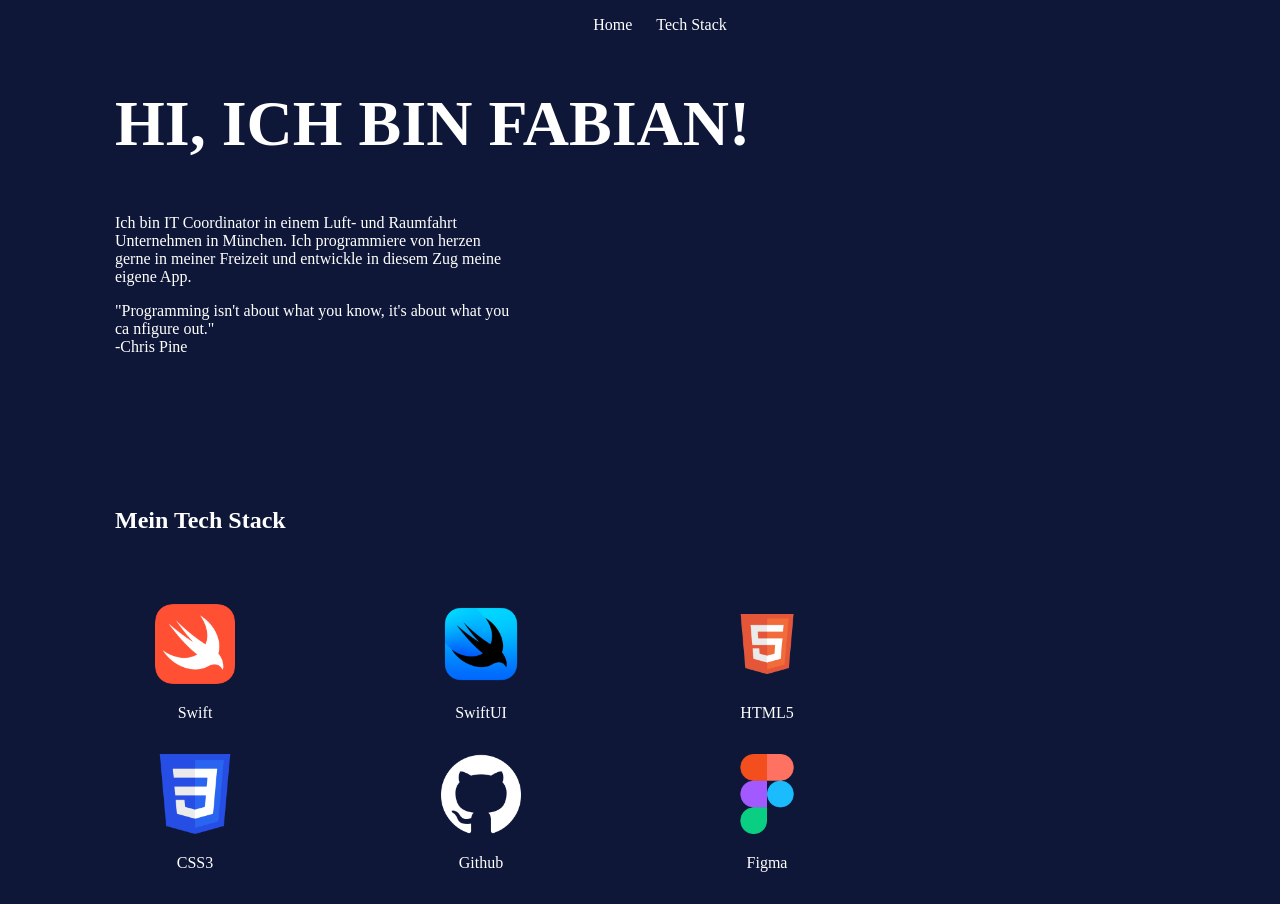
==== index.html @ de513c32 "initial commit" ====
<!DOCTYPE html>

<html lang="de">

<head>

    <meta charset="UTF-8">
    <meta name="viewport" content="width=device-width, initial-scale=1.0">

    <title>Fabian Meixner</title>
    <link rel="stylesheet" href="style.css">


</head>

<body>
    <div id="pageContainer">


        <nav class="navbar">
            <ul>
                <a href="#home">Home</a>
                <a href="#techstack">Tech Stack</a>
            </ul>
        </nav>

        <section class="home">

            <div>
                <h1>
                    HI, ICH BIN FABIAN!
                </h1>
                <div class="intro">
                    <p>Ich bin IT Coordinator in einem Luft- und Raumfahrt Unternehmen in München.
                        Ich programmiere von herzen gerne in meiner Freizeit und entwickle in diesem Zug meine eigene
                        App.
                    </p>
                    <p>"Programming isn't about what you know, it's about what you ca nfigure out."<br>-Chris Pine</p>
                </div>
            </div>

        </section>

        <section class="techstack">
            <h2>Mein Tech Stack</h2>
            <div>
                <ul>
                    <div>
                        <img src="src/img/Swift.png" alt="">
                        <p>Swift</p>
                    </div>

                    <div>
                        <img src="src/img/swiftui.png" alt="">
                        <p>SwiftUI</p>
                    </div>

                    <div>
                        <img src="src/img/html5.png" alt="">
                        <p>HTML5</p>
                    </div>

                    <div>
                        <img src="src/img/css3.png" alt="">
                        <p>CSS3</p>
                    </div>

                    <div>
                        <img src="src/img/github.png" alt="">
                        <p>Github</p>
                    </div>

                    <div>
                        <img src="src/img/figma.png" alt="">
                        <p>Figma</p>
                    </div>

                </ul>
            </div>
        </section>
    </div>
</body>

</html>
---- style.css ----
*{
    background-color: #0E1738;
    color: white;
    font-family: Georgia, 'Times New Roman', Times, serif;
}

body {
    display: block;
    margin: 0;
    max-width: 100%;
    padding: 0 115px;
    font-size: 16px;
}

/* NAVBAR */

.navbar {
    position: relative;
    justify-content: center;
}

.navbar ul {
    text-align: center;
}

.navbar ul a {
    display: inline-block;
    text-align: center;
    text-decoration: none;
    padding: 0 10px;
    
}

/* HOME SECTION */

.home {
    height: 400px;
}

.home h1 {
    font-size: 4rem;
}

.home .intro {
    width: 400px;

}


/* TECH STACK SECTION*/

.techstack {
    height: 200px;
}

.techstack h2 {
    padding-bottom: 50px;
}

.techstack div {
    display: block;
    
}

.techstack ul div {
    display: inline-block;
    width: 80px;
    height: 150px;
    padding-right: 20%;
    text-align: center;
}

.techstack ul div p {
    text-align: center;
}

.techstack ul div img {
    width: 80px;
    height: auto;
}
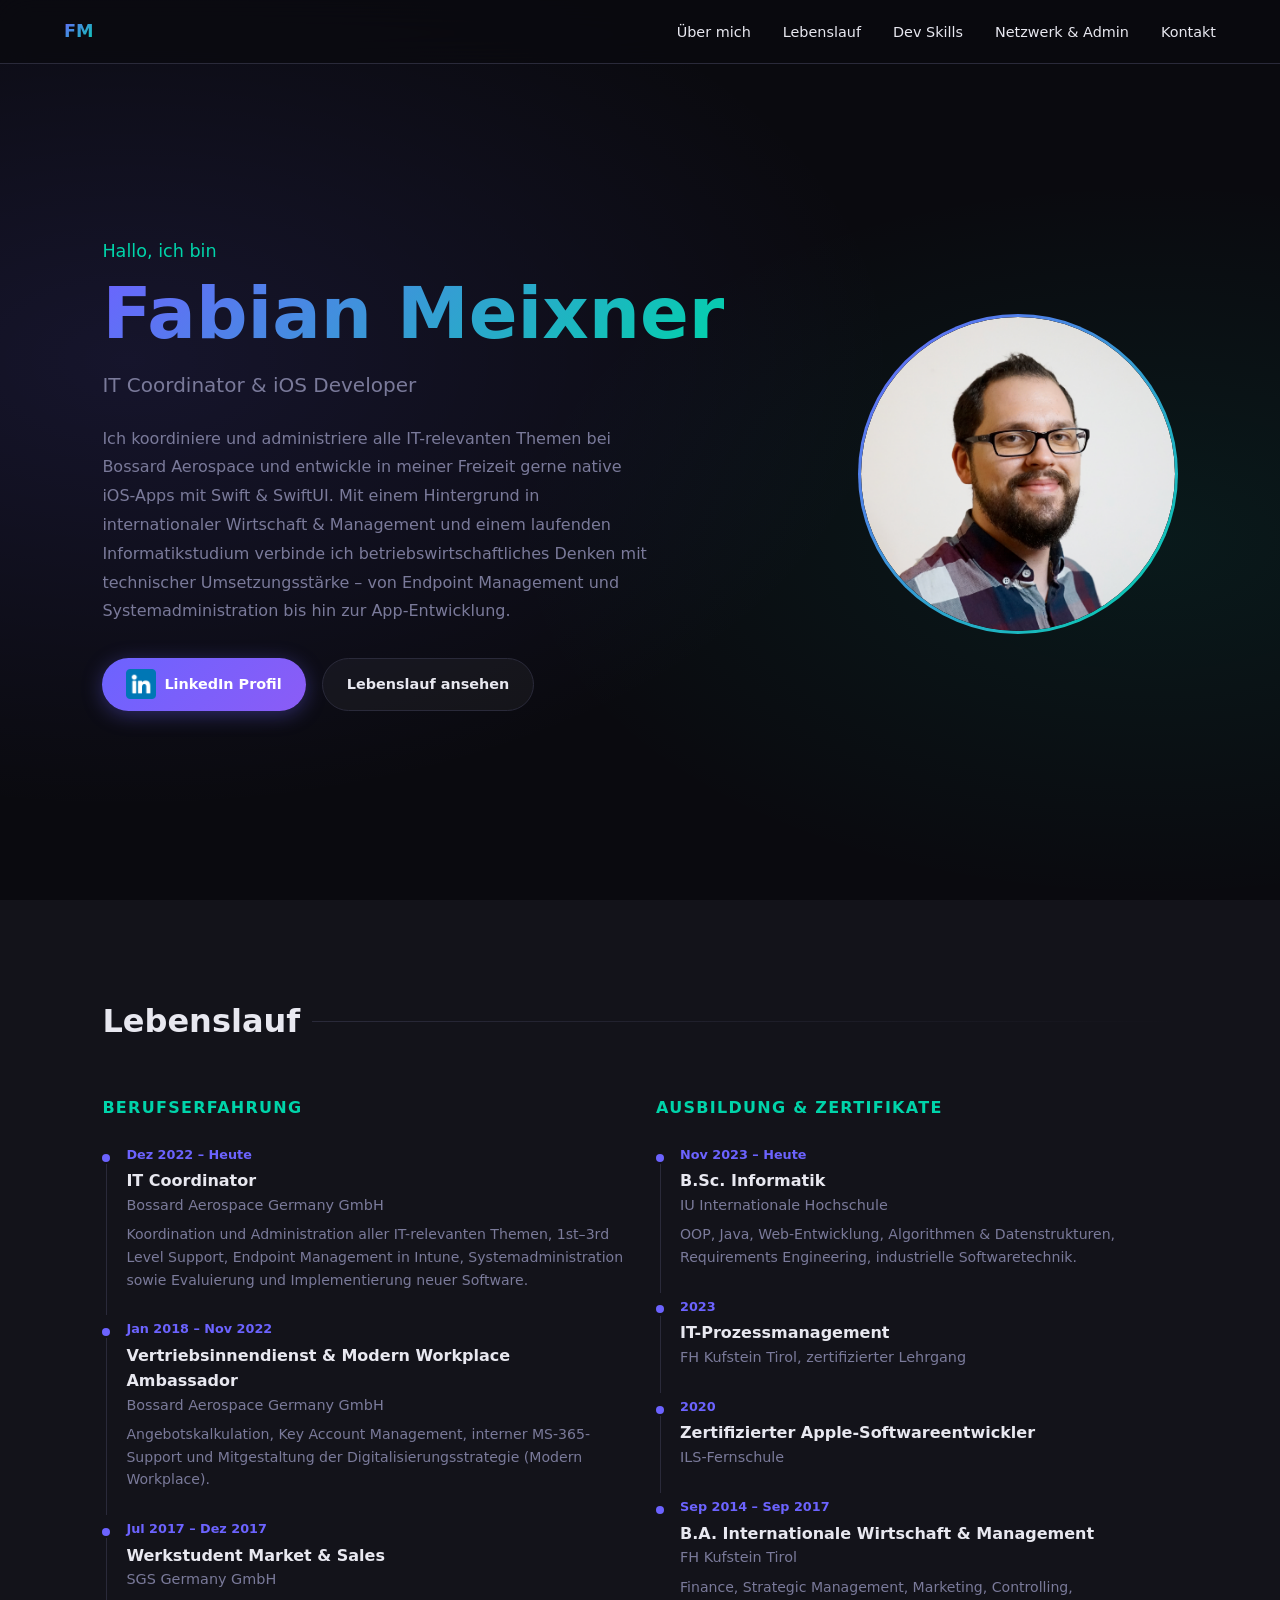
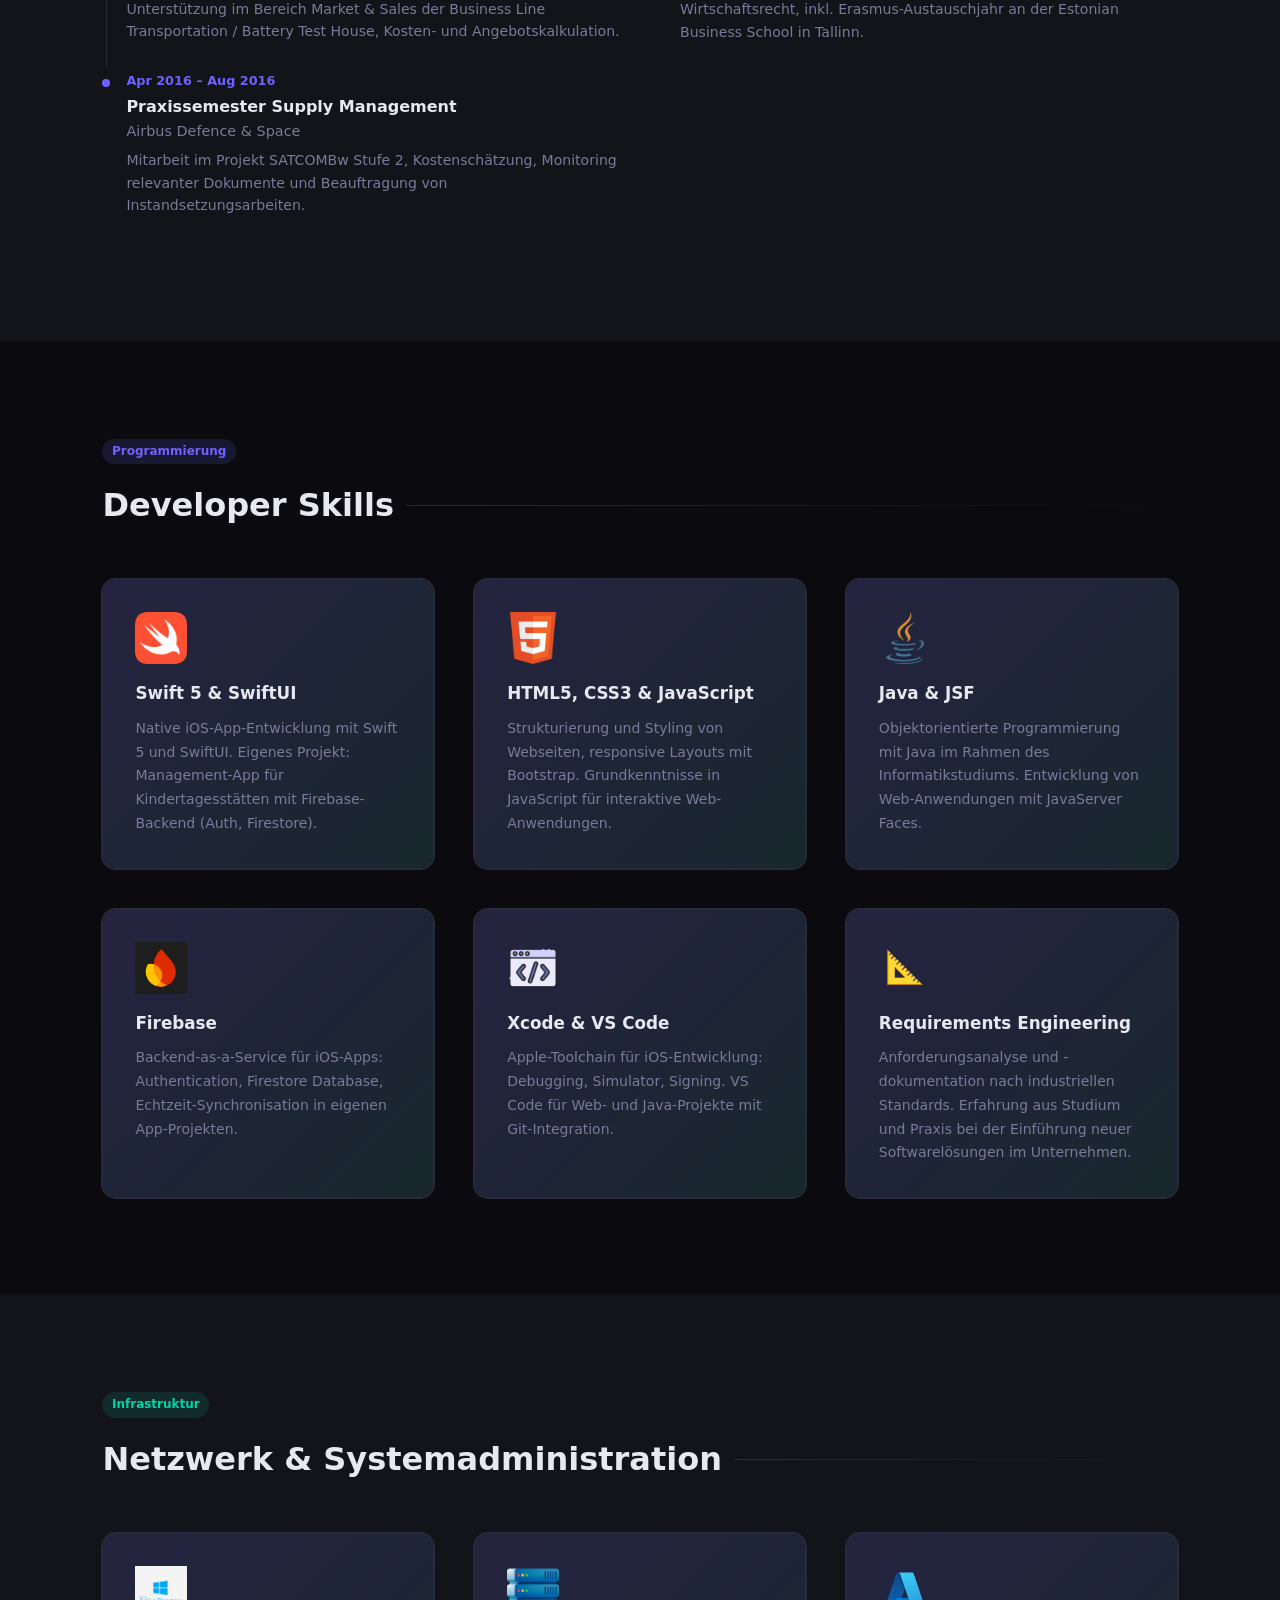
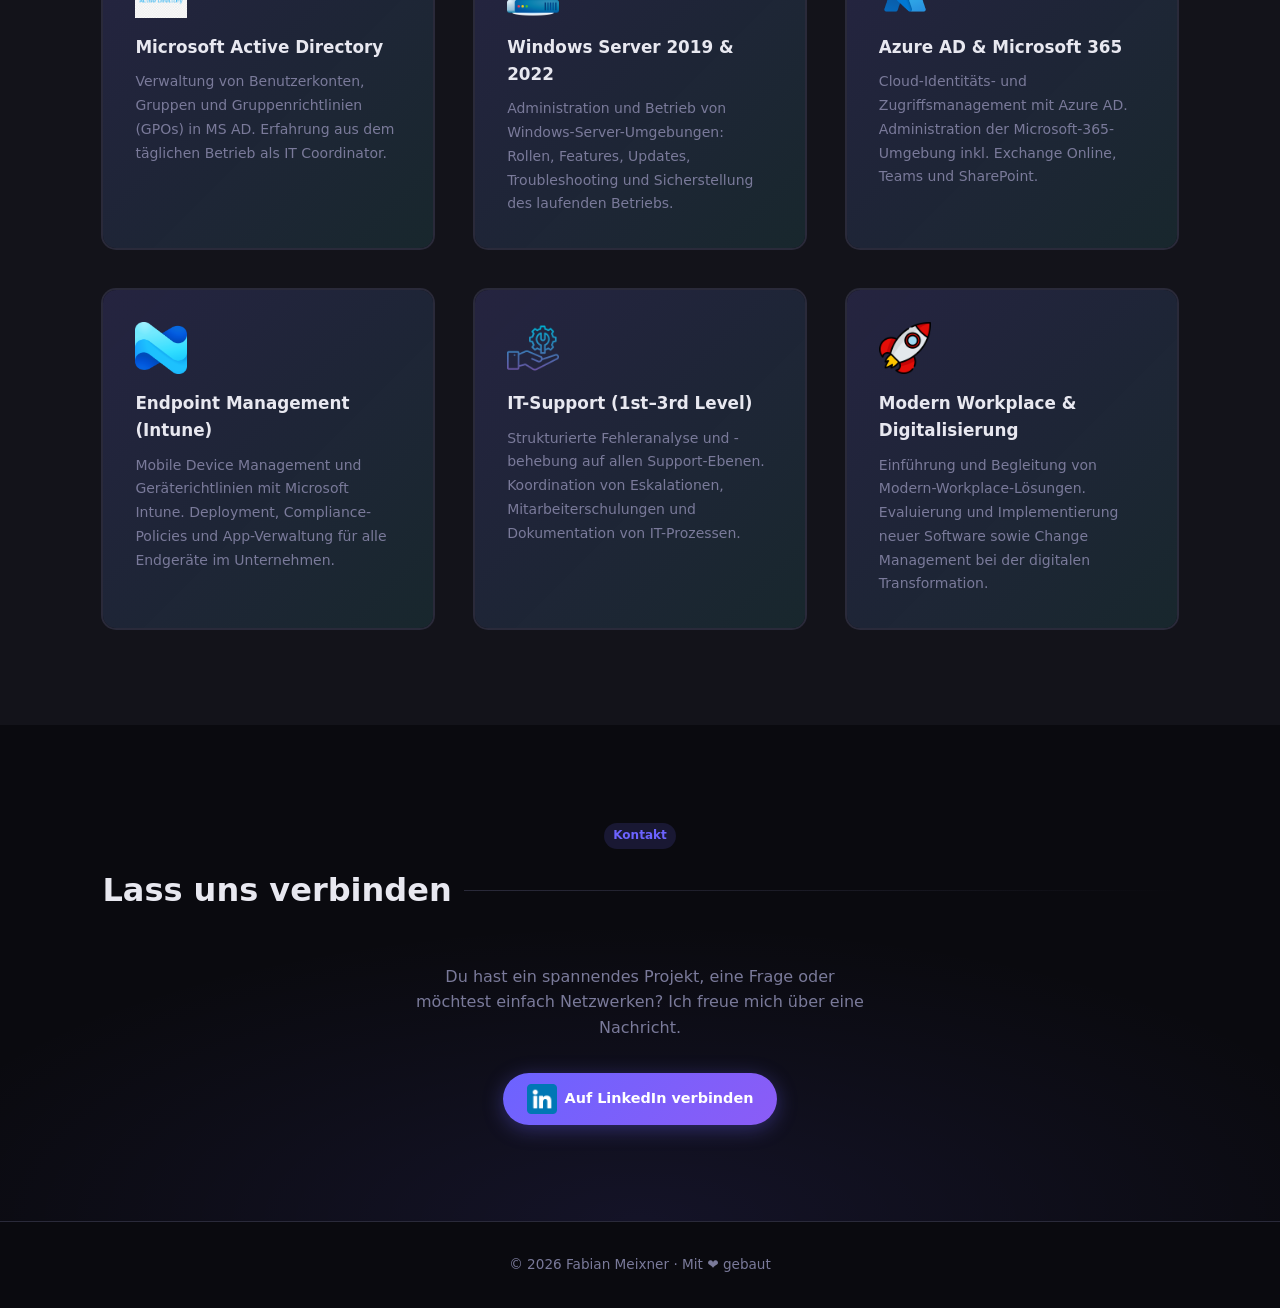
==== commit 0fa10bb8: "Struktur korrigiert: Dateien in das Hauptverzeichnis verschoben" ====
--- a/index.html
+++ b/index.html
@@ -1,84 +1,232 @@
-<!DOCTYPE html>
-
-<html lang="de">
-
-<head>
-
-    <meta charset="UTF-8">
-    <meta name="viewport" content="width=device-width, initial-scale=1.0">
-
-    <title>Fabian Meixner</title>
-    <link rel="stylesheet" href="style.css">
-
-
-</head>
-
-<body>
-    <div id="pageContainer">
-
-
-        <nav class="navbar">
-            <ul>
-                <a href="#home">Home</a>
-                <a href="#techstack">Tech Stack</a>
-            </ul>
-        </nav>
-
-        <section class="home">
-
-            <div>
-                <h1>
-                    HI, ICH BIN FABIAN!
-                </h1>
-                <div class="intro">
-                    <p>Ich bin IT Coordinator in einem Luft- und Raumfahrt Unternehmen in München.
-                        Ich programmiere von herzen gerne in meiner Freizeit und entwickle in diesem Zug meine eigene
-                        App.
-                    </p>
-                    <p>"Programming isn't about what you know, it's about what you ca nfigure out."<br>-Chris Pine</p>
-                </div>
-            </div>
-
-        </section>
-
-        <section class="techstack">
-            <h2>Mein Tech Stack</h2>
-            <div>
-                <ul>
-                    <div>
-                        <img src="src/img/Swift.png" alt="">
-                        <p>Swift</p>
-                    </div>
-
-                    <div>
-                        <img src="src/img/swiftui.png" alt="">
-                        <p>SwiftUI</p>
-                    </div>
-
-                    <div>
-                        <img src="src/img/html5.png" alt="">
-                        <p>HTML5</p>
-                    </div>
-
-                    <div>
-                        <img src="src/img/css3.png" alt="">
-                        <p>CSS3</p>
-                    </div>
-
-                    <div>
-                        <img src="src/img/github.png" alt="">
-                        <p>Github</p>
-                    </div>
-
-                    <div>
-                        <img src="src/img/figma.png" alt="">
-                        <p>Figma</p>
-                    </div>
-
-                </ul>
-            </div>
-        </section>
-    </div>
-</body>
-
-</html>+<!DOCTYPE html>
+<html lang="de">
+<head>
+  <meta charset="UTF-8" />
+  <meta name="viewport" content="width=device-width, initial-scale=1.0" />
+  <title>Fabian Meixner – IT Coordinator &amp; iOS Developer</title>
+  <link rel="stylesheet" href="styles.css" />
+</head>
+<body>
+
+  <!-- Navigation -->
+  <nav>
+    <div class="nav-logo">FM</div>
+    <ul class="nav-links">
+      <li><a href="#about">Über mich</a></li>
+      <li><a href="#cv">Lebenslauf</a></li>
+      <li><a href="#dev-skills">Dev Skills</a></li>
+      <li><a href="#net-skills">Netzwerk &amp; Admin</a></li>
+      <li><a href="#contact">Kontakt</a></li>
+    </ul>
+  </nav>
+
+  <!-- Hero -->
+  <section id="about">
+    <div class="hero-inner">
+      <div>
+        <div class="hero-greeting">Hallo, ich bin</div>
+        <h1 class="hero-name"><span>Fabian Meixner</span></h1>
+        <p class="hero-role">IT Coordinator &amp; iOS Developer</p>
+        <p class="hero-bio">
+          Ich koordiniere und administriere alle IT-relevanten Themen bei Bossard Aerospace und entwickle in meiner Freizeit gerne
+          native iOS-Apps mit Swift &amp; SwiftUI. Mit einem Hintergrund in internationaler Wirtschaft & Management
+          und einem laufenden Informatikstudium verbinde ich betriebswirtschaftliches Denken mit
+          technischer Umsetzungsstärke – von Endpoint Management und Systemadministration bis hin
+          zur App-Entwicklung.
+        </p>
+        <div class="btn-group">
+          <a href="https://www.linkedin.com/in/fabian-meixner/" target="_blank" rel="noopener" class="btn btn--primary">
+            <img src="src/linkedin.png" alt="">
+            LinkedIn Profil
+          </a>
+          <a href="#cv" class="btn btn--outline">Lebenslauf ansehen</a>
+        </div>
+      </div>
+      <div class="avatar-wrap">
+        <div class="avatar-inner"><img src="src/Profilbild_klein.JPG" alt=""></div>
+      </div>
+    </div>
+  </section>
+
+  <!-- Lebenslauf -->
+  <section id="cv">
+    <h2 class="section-title">Lebenslauf</h2>
+    <div class="cv-grid">
+
+      <div class="cv-col">
+        <h3>Berufserfahrung</h3>
+
+        <div class="cv-item">
+          <div class="cv-date">Dez 2022 – Heute</div>
+          <div class="cv-role">IT Coordinator</div>
+          <div class="cv-org">Bossard Aerospace Germany GmbH</div>
+          <p class="cv-desc">Koordination und Administration aller IT-relevanten Themen, 1st–3rd Level Support, Endpoint Management in Intune, Systemadministration sowie Evaluierung und Implementierung neuer Software.</p>
+        </div>
+
+        <div class="cv-item">
+          <div class="cv-date">Jan 2018 – Nov 2022</div>
+          <div class="cv-role">Vertriebsinnendienst &amp; Modern Workplace Ambassador</div>
+          <div class="cv-org">Bossard Aerospace Germany GmbH</div>
+          <p class="cv-desc">Angebotskalkulation, Key Account Management, interner MS-365-Support und Mitgestaltung der Digitalisierungsstrategie (Modern Workplace).</p>
+        </div>
+
+        <div class="cv-item">
+          <div class="cv-date">Jul 2017 – Dez 2017</div>
+          <div class="cv-role">Werkstudent Market &amp; Sales</div>
+          <div class="cv-org">SGS Germany GmbH</div>
+          <p class="cv-desc">Unterstützung im Bereich Market &amp; Sales der Business Line Transportation / Battery Test House, Kosten- und Angebotskalkulation.</p>
+        </div>
+
+        <div class="cv-item">
+          <div class="cv-date">Apr 2016 – Aug 2016</div>
+          <div class="cv-role">Praxissemester Supply Management</div>
+          <div class="cv-org">Airbus Defence &amp; Space</div>
+          <p class="cv-desc">Mitarbeit im Projekt SATCOMBw Stufe 2, Kostenschätzung, Monitoring relevanter Dokumente und Beauftragung von Instandsetzungsarbeiten.</p>
+        </div>
+      </div>
+
+      <div class="cv-col">
+        <h3>Ausbildung &amp; Zertifikate</h3>
+
+        <div class="cv-item">
+          <div class="cv-date">Nov 2023 – Heute</div>
+          <div class="cv-role">B.Sc. Informatik</div>
+          <div class="cv-org">IU Internationale Hochschule</div>
+          <p class="cv-desc">OOP, Java, Web-Entwicklung, Algorithmen &amp; Datenstrukturen, Requirements Engineering, industrielle Softwaretechnik.</p>
+        </div>
+
+        <div class="cv-item">
+          <div class="cv-date">2023</div>
+          <div class="cv-role">IT-Prozessmanagement</div>
+          <div class="cv-org">FH Kufstein Tirol, zertifizierter Lehrgang</div>
+        </div>
+
+        <div class="cv-item">
+          <div class="cv-date">2020</div>
+          <div class="cv-role">Zertifizierter Apple-Softwareentwickler</div>
+          <div class="cv-org">ILS-Fernschule</div>
+        </div>
+
+        <div class="cv-item">
+          <div class="cv-date">Sep 2014 – Sep 2017</div>
+          <div class="cv-role">B.A. Internationale Wirtschaft &amp; Management</div>
+          <div class="cv-org">FH Kufstein Tirol</div>
+          <p class="cv-desc">Finance, Strategic Management, Marketing, Controlling, Wirtschaftsrecht, inkl. Erasmus-Austauschjahr an der Estonian Business School in Tallinn.</p>
+        </div>
+
+        
+      </div>
+
+    </div>
+  </section>
+
+  <!-- Developer Skills -->
+  <section id="dev-skills">
+    <span class="tag">Programmierung</span>
+    <h2 class="section-title">Developer Skills</h2>
+    <div class="skills-grid">
+
+      <div class="skill-card">
+        <div class="skill-icon"><img src="src/Swift.png" alt=""></div>
+        <div class="skill-name">Swift 5 &amp; SwiftUI</div>
+        <p class="skill-desc">Native iOS-App-Entwicklung mit Swift 5 und SwiftUI. Eigenes Projekt: Management-App für Kindertagesstätten mit Firebase-Backend (Auth, Firestore).</p>
+      </div>
+
+      <div class="skill-card">
+        <div class="skill-icon"><img src="src/html5.png" alt=""></div>
+        <div class="skill-name">HTML5, CSS3 &amp; JavaScript</div>
+        <p class="skill-desc">Strukturierung und Styling von Webseiten, responsive Layouts mit Bootstrap. Grundkenntnisse in JavaScript für interaktive Web-Anwendungen.</p>
+      </div>
+
+      <div class="skill-card">
+        <div class="skill-icon"><img src="src/java.png" alt=""></div>
+        <div class="skill-name">Java &amp; JSF</div>
+        <p class="skill-desc">Objektorientierte Programmierung mit Java im Rahmen des Informatikstudiums. Entwicklung von Web-Anwendungen mit JavaServer Faces.</p>
+      </div>
+
+      <div class="skill-card">
+        <div class="skill-icon"><img src="src/firebase.png" alt=""></div>
+        <div class="skill-name">Firebase</div>
+        <p class="skill-desc">Backend-as-a-Service für iOS-Apps: Authentication, Firestore Database, Echtzeit-Synchronisation in eigenen App-Projekten.</p>
+      </div>
+
+      <div class="skill-card">
+        <div class="skill-icon"><img src="src/IDE.png" alt=""></div>
+        <div class="skill-name">Xcode &amp; VS Code</div>
+        <p class="skill-desc">Apple-Toolchain für iOS-Entwicklung: Debugging, Simulator, Signing. VS Code für Web- und Java-Projekte mit Git-Integration.</p>
+      </div>
+
+      <div class="skill-card">
+        <div class="skill-icon">📐</div>
+        <div class="skill-name">Requirements Engineering</div>
+        <p class="skill-desc">Anforderungsanalyse und -dokumentation nach industriellen Standards. Erfahrung aus Studium und Praxis bei der Einführung neuer Softwarelösungen im Unternehmen.</p>
+      </div>
+
+    </div>
+  </section>
+
+  <!-- Netzwerk & Systemadministration -->
+  <section id="net-skills">
+    <span class="tag tag--infra">Infrastruktur</span>
+    <h2 class="section-title">Netzwerk &amp; Systemadministration</h2>
+    <div class="skills-grid">
+
+      <div class="skill-card">
+        <div class="skill-icon"><img src="src/MS-AD.png" alt=""></div>
+        <div class="skill-name">Microsoft Active Directory</div>
+        <p class="skill-desc">Verwaltung von Benutzerkonten, Gruppen und Gruppenrichtlinien (GPOs) in MS AD. Erfahrung aus dem täglichen Betrieb als IT Coordinator.</p>
+      </div>
+
+      <div class="skill-card">
+        <div class="skill-icon"><img src="src/server.png" alt=""></div>
+        <div class="skill-name">Windows Server 2019 &amp; 2022</div>
+        <p class="skill-desc">Administration und Betrieb von Windows-Server-Umgebungen: Rollen, Features, Updates, Troubleshooting und Sicherstellung des laufenden Betriebs.</p>
+      </div>
+
+      <div class="skill-card">
+        <div class="skill-icon"><img src="src/azure.png" alt=""></div>
+        <div class="skill-name">Azure AD &amp; Microsoft 365</div>
+        <p class="skill-desc">Cloud-Identitäts- und Zugriffsmanagement mit Azure AD. Administration der Microsoft-365-Umgebung inkl. Exchange Online, Teams und SharePoint.</p>
+      </div>
+
+      <div class="skill-card">
+        <div class="skill-icon"><img src="src/intune.png" alt=""></div>
+        <div class="skill-name">Endpoint Management (Intune)</div>
+        <p class="skill-desc">Mobile Device Management und Geräterichtlinien mit Microsoft Intune. Deployment, Compliance-Policies und App-Verwaltung für alle Endgeräte im Unternehmen.</p>
+      </div>
+
+      <div class="skill-card">
+        <div class="skill-icon"><img src="src/support.png" alt=""></div>
+        <div class="skill-name">IT-Support (1st–3rd Level)</div>
+        <p class="skill-desc">Strukturierte Fehleranalyse und -behebung auf allen Support-Ebenen. Koordination von Eskalationen, Mitarbeiterschulungen und Dokumentation von IT-Prozessen.</p>
+      </div>
+
+      <div class="skill-card">
+        <div class="skill-icon"><img src="src/rocket.png" alt=""></div>
+        <div class="skill-name">Modern Workplace &amp; Digitalisierung</div>
+        <p class="skill-desc">Einführung und Begleitung von Modern-Workplace-Lösungen. Evaluierung und Implementierung neuer Software sowie Change Management bei der digitalen Transformation.</p>
+      </div>
+
+    </div>
+  </section>
+
+  <!-- Kontakt -->
+  <section id="contact">
+    <span class="tag">Kontakt</span>
+    <h2 class="section-title">Lass uns verbinden</h2>
+    <p>Du hast ein spannendes Projekt, eine Frage oder möchtest einfach Netzwerken? Ich freue mich über eine Nachricht.</p>
+    <div class="btn-group">
+      <a href="https://www.linkedin.com/in/fabian-meixner/" target="_blank" rel="noopener" class="btn btn--primary">
+        <img src="src/linkedin.png" alt="">
+        Auf LinkedIn verbinden
+      </a>
+      
+    </div>
+  </section>
+
+  <footer>
+    <p>© 2026 Fabian Meixner · Mit ❤️ gebaut</p>
+  </footer>
+
+</body>
+</html>
--- a/styles.css
+++ b/styles.css
@@ -0,0 +1,476 @@
+/* ============================================================
+   styles.css  –  Fabian Meixner Personal Website
+   ============================================================ */
+
+/* ------------------------------------------------------------
+   1. Design Tokens (Custom Properties)
+   ------------------------------------------------------------ */
+:root {
+  --color-bg:       #0a0a0f;
+  --color-surface:  #13131a;
+  --color-card:     #1a1a24;
+  --color-border:   #2a2a3a;
+  --color-accent:   #6c63ff;
+  --color-accent2:  #00d4aa;
+  --color-text:     #e8e8f0;
+  --color-muted:    #7a7a9a;
+
+  --radius-card:    14px;
+  --nav-height:     64px;
+}
+
+/* ------------------------------------------------------------
+   2. Reset & Base
+   ------------------------------------------------------------ */
+*,
+*::before,
+*::after {
+  box-sizing: border-box;
+  margin: 0;
+  padding: 0;
+}
+
+html {
+  scroll-behavior: smooth;
+}
+
+body {
+  background-color: var(--color-bg);
+  color: var(--color-text);
+  font-family: -apple-system, BlinkMacSystemFont, 'Segoe UI', system-ui, Helvetica, Arial, sans-serif;
+  font-size: 16px;
+  line-height: 1.6;
+}
+
+/* ------------------------------------------------------------
+   3. Navigation
+   ------------------------------------------------------------ */
+nav {
+  position: fixed;
+  top: 0;
+  left: 0;
+  right: 0;
+  z-index: 100;
+  height: var(--nav-height);
+  display: flex;
+  align-items: center;
+  justify-content: space-between;
+  padding: 0 clamp(1rem, 5vw, 4rem);
+  background: rgba(10, 10, 15, 0.75);
+  backdrop-filter: blur(16px);
+  border-bottom: 1px solid var(--color-border);
+}
+
+.nav-logo {
+  font-weight: 700;
+  font-size: 1.1rem;
+  background: linear-gradient(135deg, var(--color-accent), var(--color-accent2));
+  -webkit-background-clip: text;
+  -webkit-text-fill-color: transparent;
+  background-clip: text;
+}
+
+.nav-links {
+  display: flex;
+  gap: 2rem;
+  list-style: none;
+}
+
+.nav-links a {
+  color: var(--color-text);
+  text-decoration: none;
+  font-size: 0.9rem;
+  font-weight: 500;
+  transition: color 0.2s;
+}
+
+.nav-links a:hover {
+  color: var(--color-text);
+}
+
+/* ------------------------------------------------------------
+   4. Layout Utilities
+   ------------------------------------------------------------ */
+section {
+  padding: 6rem clamp(1rem, 8vw, 10rem);
+}
+
+section:first-of-type {
+  padding-top: calc(var(--nav-height) + 5rem);
+}
+
+/* ------------------------------------------------------------
+   5. Shared Components
+   ------------------------------------------------------------ */
+
+/* Section title */
+.section-title {
+  display: flex;
+  align-items: center;
+  gap: 0.75rem;
+  font-size: clamp(1.5rem, 3vw, 2rem);
+  font-weight: 700;
+  margin-bottom: 3rem;
+}
+
+.section-title::after {
+  content: '';
+  flex: 1;
+  height: 1px;
+  background: linear-gradient(90deg, var(--color-border), transparent);
+}
+
+/* Badge / Tag */
+.tag {
+  display: inline-block;
+  padding: 0.2rem 0.6rem;
+  border-radius: 99px;
+  font-size: 0.75rem;
+  font-weight: 600;
+  margin-bottom: 1rem;
+  background: rgba(108, 99, 255, 0.15);
+  color: var(--color-accent);
+}
+
+.tag--infra {
+  background: rgba(0, 212, 170, 0.12);
+  color: var(--color-accent2);
+}
+
+/* Buttons */
+.btn {
+  display: inline-flex;
+  align-items: center;
+  gap: 0.5rem;
+  padding: 0.7rem 1.5rem;
+  border-radius: 99px;
+  font-weight: 600;
+  font-size: 0.9rem;
+  text-decoration: none;
+  transition: transform 0.15s, box-shadow 0.15s;
+}
+
+.btn:hover {
+  transform: translateY(-2px);
+}
+
+.btn--primary {
+  background: linear-gradient(135deg, var(--color-accent), #8b5cf6);
+  color: #fff;
+  box-shadow: 0 4px 20px rgba(108, 99, 255, 0.35);
+}
+
+.btn--primary:hover {
+  box-shadow: 0 8px 30px rgba(108, 99, 255, 0.5);
+}
+
+.btn--outline {
+  border: 1px solid var(--color-border);
+  color: var(--color-text);
+  background: rgba(255, 255, 255, 0.04);
+}
+
+.btn--outline:hover {
+  border-color: var(--color-accent);
+  color: var(--color-accent);
+}
+
+.btn-group {
+  display: flex;
+  gap: 1rem;
+  flex-wrap: wrap;
+}
+
+.btn-group img {
+  width: 30px;
+  height: 30px;
+}
+
+/* ------------------------------------------------------------
+   6. Hero Section (#about)
+   ------------------------------------------------------------ */
+#about {
+  min-height: 100vh;
+  display: flex;
+  align-items: center;
+  background:
+    radial-gradient(ellipse 60% 50% at 10% 40%, rgba(108, 99, 255, 0.12), transparent),
+    radial-gradient(ellipse 50% 40% at 90% 60%, rgba(0, 212, 170, 0.08), transparent);
+}
+
+.hero-inner {
+  display: grid;
+  grid-template-columns: 1fr auto;
+  gap: 4rem;
+  align-items: center;
+  width: 100%;
+}
+
+.hero-greeting {
+  color: var(--color-accent2);
+  font-size: 1.1rem;
+  font-weight: 500;
+  margin-bottom: 0.5rem;
+}
+
+.hero-name {
+  font-size: clamp(2.5rem, 6vw, 4.5rem);
+  font-weight: 800;
+  line-height: 1.1;
+  margin-bottom: 1rem;
+}
+
+.hero-name span {
+  background: linear-gradient(135deg, var(--color-accent), var(--color-accent2));
+  -webkit-background-clip: text;
+  -webkit-text-fill-color: transparent;
+  background-clip: text;
+}
+
+.hero-role {
+  font-size: 1.25rem;
+  color: var(--color-muted);
+  margin-bottom: 1.5rem;
+}
+
+.hero-bio {
+  max-width: 54ch;
+  color: var(--color-muted);
+  line-height: 1.8;
+  margin-bottom: 2rem;
+}
+
+.avatar-wrap {
+  width: 320px;
+  height: 320px;
+  flex-shrink: 0;
+  border-radius: 50%;
+  background: linear-gradient(135deg, var(--color-accent), var(--color-accent2));
+  padding: 3px;
+}
+
+.avatar-inner {
+  display: flex;
+  align-items: center;
+  justify-content: center;
+  width: 100%;
+  height: 100%;
+  border-radius: 50%;
+  background: var(--color-surface);
+  font-size: 5rem;
+  overflow: hidden;
+}
+
+.avatar-inner img {
+  width: 100%;
+  height: 100%;
+  object-fit: cover;
+  border-radius: 50%;
+}
+
+/* ------------------------------------------------------------
+   7. CV Section (#cv)
+   ------------------------------------------------------------ */
+#cv {
+  background: var(--color-surface);
+}
+
+.cv-grid {
+  display: grid;
+  grid-template-columns: 1fr 1fr;
+  gap: 2rem;
+}
+
+.cv-col h3 {
+  font-size: 1rem;
+  font-weight: 700;
+  color: var(--color-accent2);
+  margin-bottom: 1.5rem;
+  text-transform: uppercase;
+  letter-spacing: 0.08em;
+}
+
+.cv-item {
+  position: relative;
+  padding-left: 1.5rem;
+  margin-bottom: 1.75rem;
+}
+
+.cv-item::before {
+  content: '';
+  position: absolute;
+  left: 0;
+  top: 0.55rem;
+  width: 8px;
+  height: 8px;
+  border-radius: 50%;
+  background: var(--color-accent);
+}
+
+.cv-item::after {
+  content: '';
+  position: absolute;
+  left: 3.5px;
+  top: 1.2rem;
+  bottom: -1.5rem;
+  width: 1px;
+  background: var(--color-border);
+}
+
+.cv-item:last-child::after {
+  display: none;
+}
+
+.cv-date {
+  font-size: 0.8rem;
+  font-weight: 600;
+  color: var(--color-accent);
+  margin-bottom: 0.2rem;
+}
+
+.cv-role {
+  font-weight: 700;
+  font-size: 1rem;
+}
+
+.cv-org {
+  color: var(--color-muted);
+  font-size: 0.9rem;
+  margin-bottom: 0.4rem;
+}
+
+.cv-desc {
+  color: var(--color-muted);
+  font-size: 0.88rem;
+}
+
+/* ------------------------------------------------------------
+   8. Skills Sections
+   ------------------------------------------------------------ */
+#net-skills {
+  background: var(--color-surface);
+}
+
+#net-skills .section-title {
+  --color-accent: var(--color-accent2);
+}
+
+.skills-grid {
+  display: grid;
+  grid-template-columns: repeat(auto-fill, minmax(300px, 1fr));
+  gap: 2.5rem;
+}
+
+.skill-card {
+  position: relative;
+  overflow: hidden;
+  padding: 2rem;
+  /* ursprünglich 0.13 und 0.07 */
+  background:
+    linear-gradient(135deg, rgba(108, 99, 255, 0.13) 0%, rgba(0, 212, 170, 0.07) 100%),
+    var(--color-card);
+  border: 1px solid transparent;
+  border-radius: var(--radius-card);
+  /* Gradient border via background-clip trick */
+  background-clip: padding-box;
+  box-shadow: 0 0 0 1px var(--color-border);
+  transition: transform 0.25s, box-shadow 0.25s;
+}
+
+.skill-card:hover {
+  transform: translateY(-4px);
+  box-shadow:
+    0 0 0 1px var(--color-accent),
+    0 12px 32px rgba(0, 0, 0, 0.4),
+    0 0 24px rgba(108, 99, 255, 0.12);
+}
+
+.skill-icon {
+  display: inline-flex;
+  align-items: center;
+  justify-content: center;
+  width: 52px;
+  height: 52px;
+  margin-bottom: 1rem;
+  /*
+  border-radius: 12px;
+  background: rgba(255, 255, 255, 0.07); */
+  font-size: 2rem;
+}
+
+.skill-icon img {
+  height: 52px;
+  width: 52px;
+}
+
+.skill-name {
+  font-weight: 700;
+  font-size: 1.05rem;
+  margin-bottom: 0.6rem;
+}
+
+.skill-desc {
+  color: var(--color-muted);
+  font-size: 0.875rem;
+  line-height: 1.7;
+}
+
+/* ------------------------------------------------------------
+   9. Contact Section (#contact)
+   ------------------------------------------------------------ */
+#contact {
+  text-align: center;
+  background: radial-gradient(ellipse 60% 60% at 50% 100%, rgba(108, 99, 255, 0.1), transparent);
+}
+
+#contact p {
+  color: var(--color-muted);
+  max-width: 45ch;
+  margin: 0 auto 2rem;
+}
+
+#contact .section-title {
+  justify-content: center;
+}
+
+#contact .btn-group {
+  justify-content: center;
+}
+
+/* ------------------------------------------------------------
+   10. Footer
+   ------------------------------------------------------------ */
+footer {
+  padding: 2rem 1rem;
+  border-top: 1px solid var(--color-border);
+  color: var(--color-muted);
+  font-size: 0.85rem;
+  text-align: center;
+}
+
+/* ------------------------------------------------------------
+   11. Responsive – Mobile
+   ------------------------------------------------------------ */
+@media (max-width: 768px) {
+  .nav-links {
+    display: none;
+  }
+
+  .hero-inner {
+    grid-template-columns: 1fr;
+  }
+
+  .avatar-wrap {
+    width: 140px;
+    height: 140px;
+    order: -1;
+  }
+
+  .avatar-inner {
+    font-size: 3rem;
+  }
+
+  .cv-grid {
+    grid-template-columns: 1fr;
+  }
+}
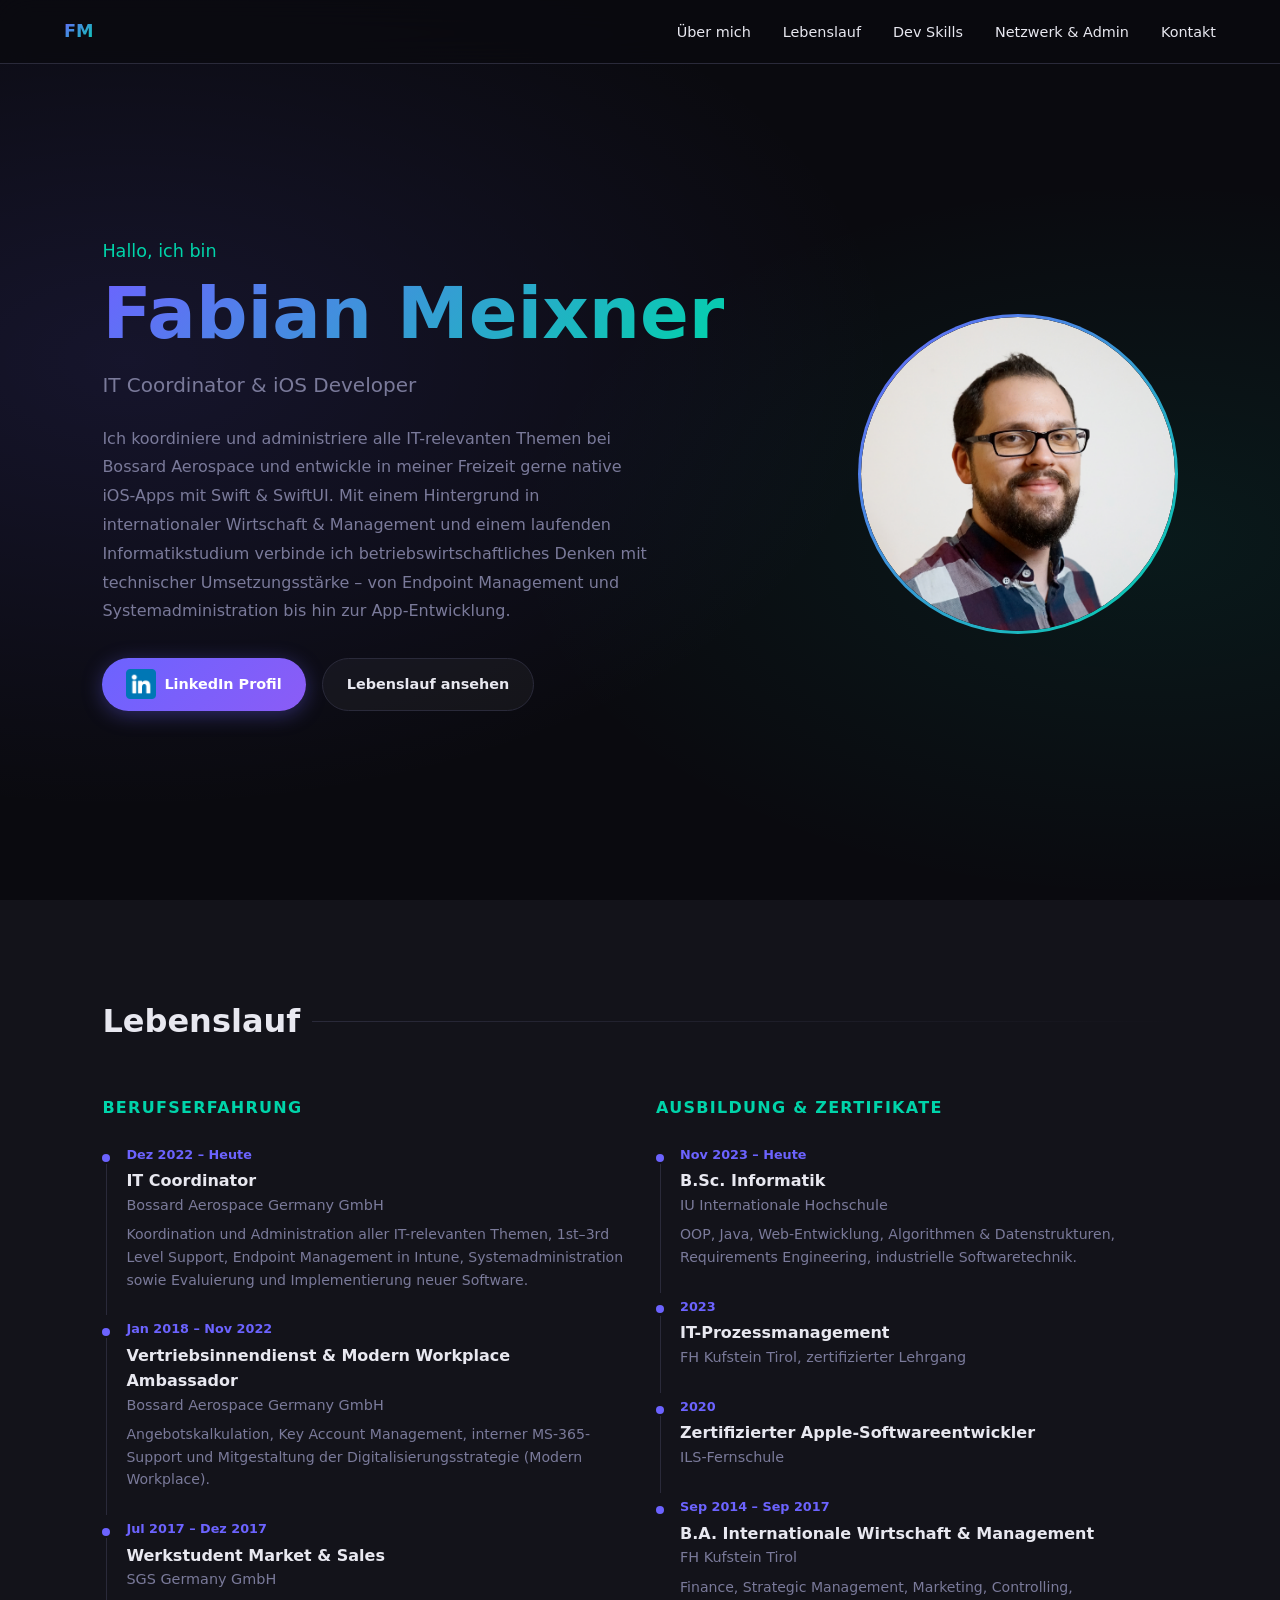
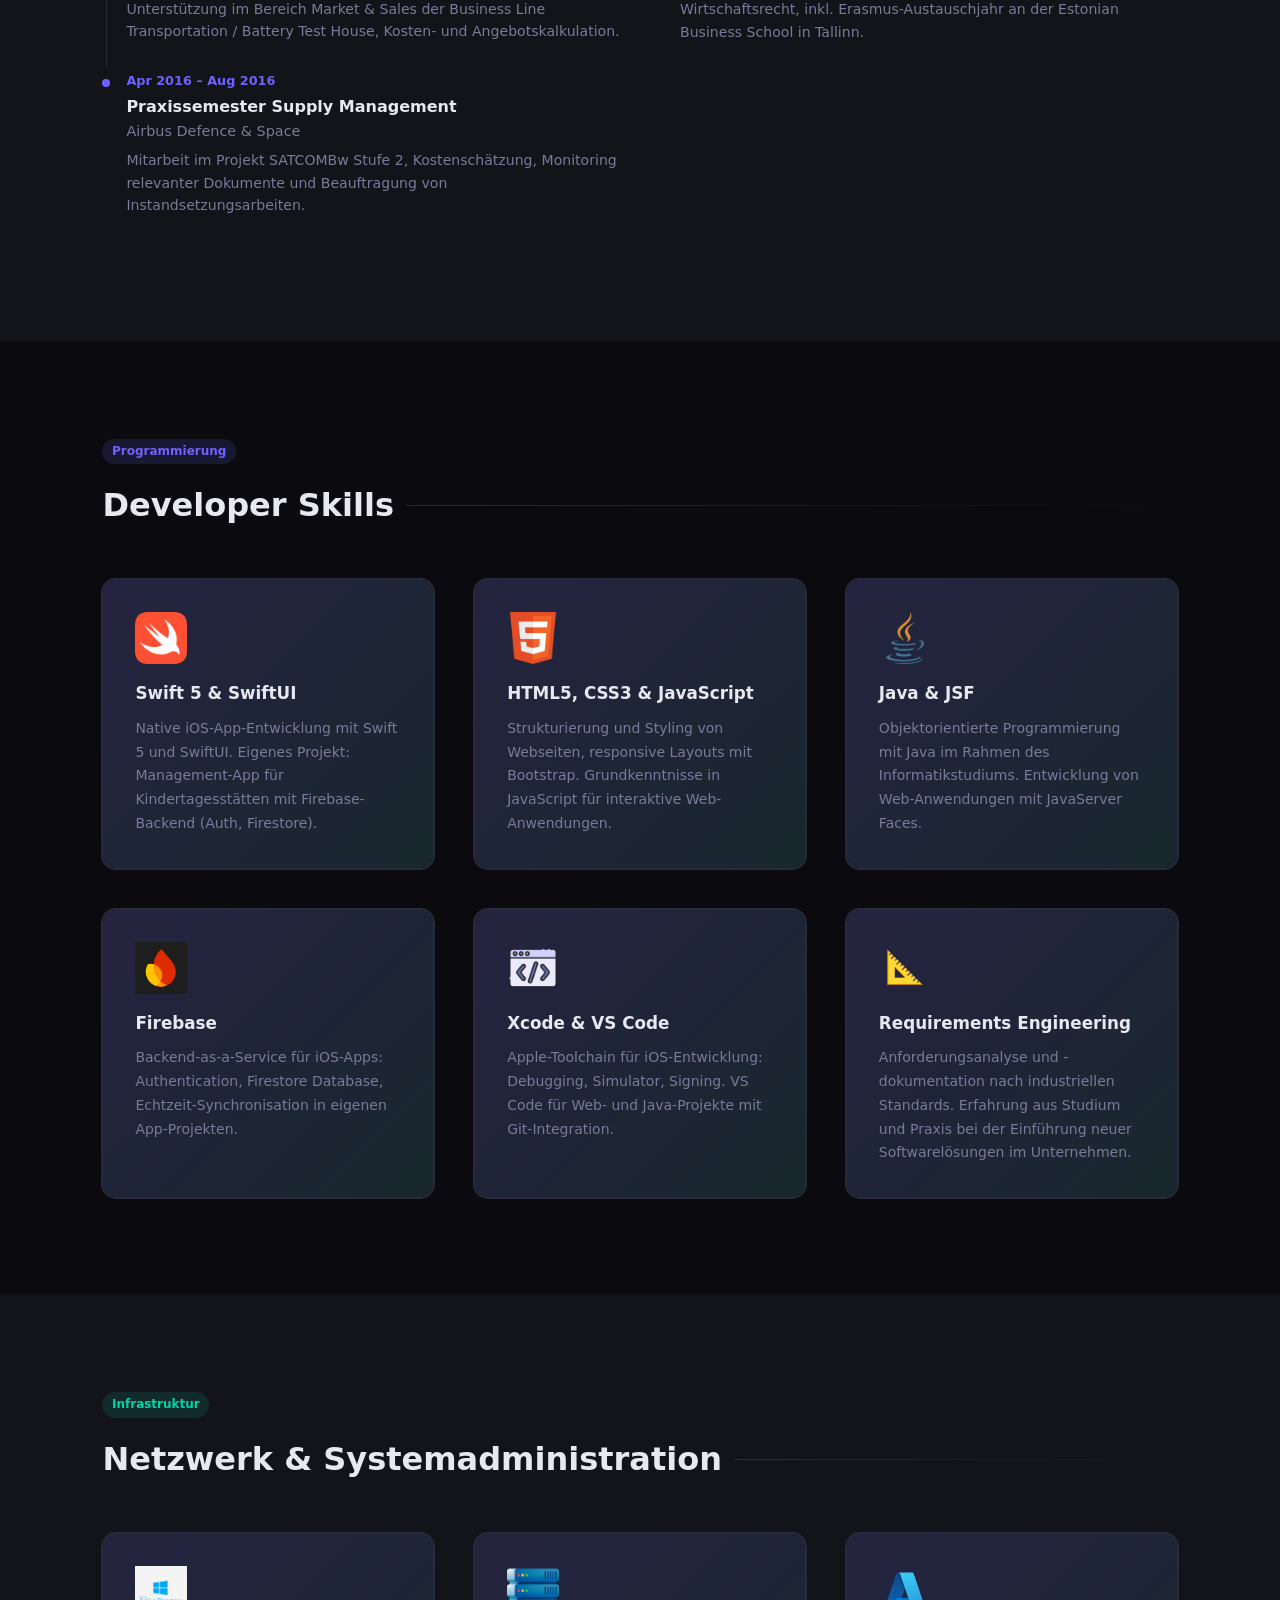
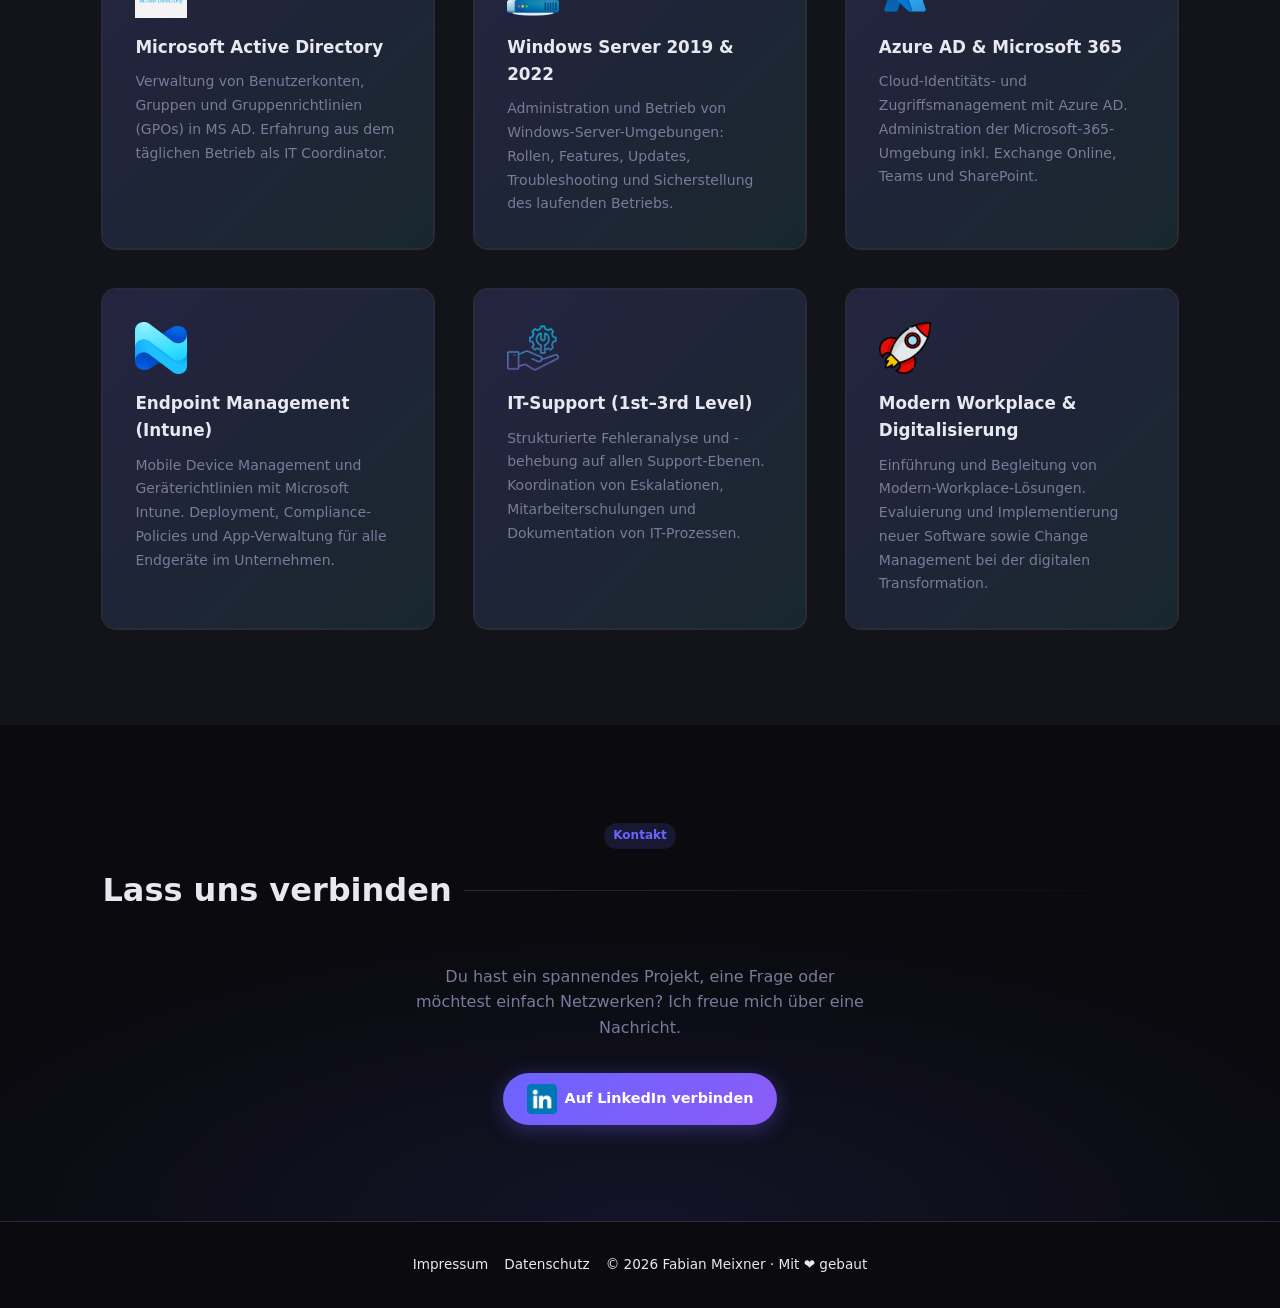
==== commit e82ea3e3: "Impressum und Datenschutz hinzugefügt" ====
--- a/index.html
+++ b/index.html
@@ -1,232 +1,314 @@
-<!DOCTYPE html>
+<!doctype html>
 <html lang="de">
-<head>
-  <meta charset="UTF-8" />
-  <meta name="viewport" content="width=device-width, initial-scale=1.0" />
-  <title>Fabian Meixner – IT Coordinator &amp; iOS Developer</title>
-  <link rel="stylesheet" href="styles.css" />
-</head>
-<body>
-
-  <!-- Navigation -->
-  <nav>
-    <div class="nav-logo">FM</div>
-    <ul class="nav-links">
-      <li><a href="#about">Über mich</a></li>
-      <li><a href="#cv">Lebenslauf</a></li>
-      <li><a href="#dev-skills">Dev Skills</a></li>
-      <li><a href="#net-skills">Netzwerk &amp; Admin</a></li>
-      <li><a href="#contact">Kontakt</a></li>
-    </ul>
-  </nav>
-
-  <!-- Hero -->
-  <section id="about">
-    <div class="hero-inner">
-      <div>
-        <div class="hero-greeting">Hallo, ich bin</div>
-        <h1 class="hero-name"><span>Fabian Meixner</span></h1>
-        <p class="hero-role">IT Coordinator &amp; iOS Developer</p>
-        <p class="hero-bio">
-          Ich koordiniere und administriere alle IT-relevanten Themen bei Bossard Aerospace und entwickle in meiner Freizeit gerne
-          native iOS-Apps mit Swift &amp; SwiftUI. Mit einem Hintergrund in internationaler Wirtschaft & Management
-          und einem laufenden Informatikstudium verbinde ich betriebswirtschaftliches Denken mit
-          technischer Umsetzungsstärke – von Endpoint Management und Systemadministration bis hin
-          zur App-Entwicklung.
-        </p>
-        <div class="btn-group">
-          <a href="https://www.linkedin.com/in/fabian-meixner/" target="_blank" rel="noopener" class="btn btn--primary">
-            <img src="src/linkedin.png" alt="">
-            LinkedIn Profil
-          </a>
-          <a href="#cv" class="btn btn--outline">Lebenslauf ansehen</a>
-        </div>
-      </div>
-      <div class="avatar-wrap">
-        <div class="avatar-inner"><img src="src/Profilbild_klein.JPG" alt=""></div>
-      </div>
-    </div>
-  </section>
-
-  <!-- Lebenslauf -->
-  <section id="cv">
-    <h2 class="section-title">Lebenslauf</h2>
-    <div class="cv-grid">
-
-      <div class="cv-col">
-        <h3>Berufserfahrung</h3>
-
-        <div class="cv-item">
-          <div class="cv-date">Dez 2022 – Heute</div>
-          <div class="cv-role">IT Coordinator</div>
-          <div class="cv-org">Bossard Aerospace Germany GmbH</div>
-          <p class="cv-desc">Koordination und Administration aller IT-relevanten Themen, 1st–3rd Level Support, Endpoint Management in Intune, Systemadministration sowie Evaluierung und Implementierung neuer Software.</p>
-        </div>
-
-        <div class="cv-item">
-          <div class="cv-date">Jan 2018 – Nov 2022</div>
-          <div class="cv-role">Vertriebsinnendienst &amp; Modern Workplace Ambassador</div>
-          <div class="cv-org">Bossard Aerospace Germany GmbH</div>
-          <p class="cv-desc">Angebotskalkulation, Key Account Management, interner MS-365-Support und Mitgestaltung der Digitalisierungsstrategie (Modern Workplace).</p>
-        </div>
-
-        <div class="cv-item">
-          <div class="cv-date">Jul 2017 – Dez 2017</div>
-          <div class="cv-role">Werkstudent Market &amp; Sales</div>
-          <div class="cv-org">SGS Germany GmbH</div>
-          <p class="cv-desc">Unterstützung im Bereich Market &amp; Sales der Business Line Transportation / Battery Test House, Kosten- und Angebotskalkulation.</p>
-        </div>
-
-        <div class="cv-item">
-          <div class="cv-date">Apr 2016 – Aug 2016</div>
-          <div class="cv-role">Praxissemester Supply Management</div>
-          <div class="cv-org">Airbus Defence &amp; Space</div>
-          <p class="cv-desc">Mitarbeit im Projekt SATCOMBw Stufe 2, Kostenschätzung, Monitoring relevanter Dokumente und Beauftragung von Instandsetzungsarbeiten.</p>
-        </div>
-      </div>
-
-      <div class="cv-col">
-        <h3>Ausbildung &amp; Zertifikate</h3>
-
-        <div class="cv-item">
-          <div class="cv-date">Nov 2023 – Heute</div>
-          <div class="cv-role">B.Sc. Informatik</div>
-          <div class="cv-org">IU Internationale Hochschule</div>
-          <p class="cv-desc">OOP, Java, Web-Entwicklung, Algorithmen &amp; Datenstrukturen, Requirements Engineering, industrielle Softwaretechnik.</p>
-        </div>
-
-        <div class="cv-item">
-          <div class="cv-date">2023</div>
-          <div class="cv-role">IT-Prozessmanagement</div>
-          <div class="cv-org">FH Kufstein Tirol, zertifizierter Lehrgang</div>
-        </div>
-
-        <div class="cv-item">
-          <div class="cv-date">2020</div>
-          <div class="cv-role">Zertifizierter Apple-Softwareentwickler</div>
-          <div class="cv-org">ILS-Fernschule</div>
-        </div>
-
-        <div class="cv-item">
-          <div class="cv-date">Sep 2014 – Sep 2017</div>
-          <div class="cv-role">B.A. Internationale Wirtschaft &amp; Management</div>
-          <div class="cv-org">FH Kufstein Tirol</div>
-          <p class="cv-desc">Finance, Strategic Management, Marketing, Controlling, Wirtschaftsrecht, inkl. Erasmus-Austauschjahr an der Estonian Business School in Tallinn.</p>
-        </div>
-
-        
-      </div>
-
-    </div>
-  </section>
-
-  <!-- Developer Skills -->
-  <section id="dev-skills">
-    <span class="tag">Programmierung</span>
-    <h2 class="section-title">Developer Skills</h2>
-    <div class="skills-grid">
-
-      <div class="skill-card">
-        <div class="skill-icon"><img src="src/Swift.png" alt=""></div>
-        <div class="skill-name">Swift 5 &amp; SwiftUI</div>
-        <p class="skill-desc">Native iOS-App-Entwicklung mit Swift 5 und SwiftUI. Eigenes Projekt: Management-App für Kindertagesstätten mit Firebase-Backend (Auth, Firestore).</p>
-      </div>
-
-      <div class="skill-card">
-        <div class="skill-icon"><img src="src/html5.png" alt=""></div>
-        <div class="skill-name">HTML5, CSS3 &amp; JavaScript</div>
-        <p class="skill-desc">Strukturierung und Styling von Webseiten, responsive Layouts mit Bootstrap. Grundkenntnisse in JavaScript für interaktive Web-Anwendungen.</p>
-      </div>
-
-      <div class="skill-card">
-        <div class="skill-icon"><img src="src/java.png" alt=""></div>
-        <div class="skill-name">Java &amp; JSF</div>
-        <p class="skill-desc">Objektorientierte Programmierung mit Java im Rahmen des Informatikstudiums. Entwicklung von Web-Anwendungen mit JavaServer Faces.</p>
-      </div>
-
-      <div class="skill-card">
-        <div class="skill-icon"><img src="src/firebase.png" alt=""></div>
-        <div class="skill-name">Firebase</div>
-        <p class="skill-desc">Backend-as-a-Service für iOS-Apps: Authentication, Firestore Database, Echtzeit-Synchronisation in eigenen App-Projekten.</p>
-      </div>
-
-      <div class="skill-card">
-        <div class="skill-icon"><img src="src/IDE.png" alt=""></div>
-        <div class="skill-name">Xcode &amp; VS Code</div>
-        <p class="skill-desc">Apple-Toolchain für iOS-Entwicklung: Debugging, Simulator, Signing. VS Code für Web- und Java-Projekte mit Git-Integration.</p>
-      </div>
-
-      <div class="skill-card">
-        <div class="skill-icon">📐</div>
-        <div class="skill-name">Requirements Engineering</div>
-        <p class="skill-desc">Anforderungsanalyse und -dokumentation nach industriellen Standards. Erfahrung aus Studium und Praxis bei der Einführung neuer Softwarelösungen im Unternehmen.</p>
-      </div>
-
-    </div>
-  </section>
-
-  <!-- Netzwerk & Systemadministration -->
-  <section id="net-skills">
-    <span class="tag tag--infra">Infrastruktur</span>
-    <h2 class="section-title">Netzwerk &amp; Systemadministration</h2>
-    <div class="skills-grid">
-
-      <div class="skill-card">
-        <div class="skill-icon"><img src="src/MS-AD.png" alt=""></div>
-        <div class="skill-name">Microsoft Active Directory</div>
-        <p class="skill-desc">Verwaltung von Benutzerkonten, Gruppen und Gruppenrichtlinien (GPOs) in MS AD. Erfahrung aus dem täglichen Betrieb als IT Coordinator.</p>
-      </div>
-
-      <div class="skill-card">
-        <div class="skill-icon"><img src="src/server.png" alt=""></div>
-        <div class="skill-name">Windows Server 2019 &amp; 2022</div>
-        <p class="skill-desc">Administration und Betrieb von Windows-Server-Umgebungen: Rollen, Features, Updates, Troubleshooting und Sicherstellung des laufenden Betriebs.</p>
-      </div>
-
-      <div class="skill-card">
-        <div class="skill-icon"><img src="src/azure.png" alt=""></div>
-        <div class="skill-name">Azure AD &amp; Microsoft 365</div>
-        <p class="skill-desc">Cloud-Identitäts- und Zugriffsmanagement mit Azure AD. Administration der Microsoft-365-Umgebung inkl. Exchange Online, Teams und SharePoint.</p>
-      </div>
-
-      <div class="skill-card">
-        <div class="skill-icon"><img src="src/intune.png" alt=""></div>
-        <div class="skill-name">Endpoint Management (Intune)</div>
-        <p class="skill-desc">Mobile Device Management und Geräterichtlinien mit Microsoft Intune. Deployment, Compliance-Policies und App-Verwaltung für alle Endgeräte im Unternehmen.</p>
-      </div>
-
-      <div class="skill-card">
-        <div class="skill-icon"><img src="src/support.png" alt=""></div>
-        <div class="skill-name">IT-Support (1st–3rd Level)</div>
-        <p class="skill-desc">Strukturierte Fehleranalyse und -behebung auf allen Support-Ebenen. Koordination von Eskalationen, Mitarbeiterschulungen und Dokumentation von IT-Prozessen.</p>
-      </div>
-
-      <div class="skill-card">
-        <div class="skill-icon"><img src="src/rocket.png" alt=""></div>
-        <div class="skill-name">Modern Workplace &amp; Digitalisierung</div>
-        <p class="skill-desc">Einführung und Begleitung von Modern-Workplace-Lösungen. Evaluierung und Implementierung neuer Software sowie Change Management bei der digitalen Transformation.</p>
-      </div>
-
-    </div>
-  </section>
-
-  <!-- Kontakt -->
-  <section id="contact">
-    <span class="tag">Kontakt</span>
-    <h2 class="section-title">Lass uns verbinden</h2>
-    <p>Du hast ein spannendes Projekt, eine Frage oder möchtest einfach Netzwerken? Ich freue mich über eine Nachricht.</p>
-    <div class="btn-group">
-      <a href="https://www.linkedin.com/in/fabian-meixner/" target="_blank" rel="noopener" class="btn btn--primary">
-        <img src="src/linkedin.png" alt="">
-        Auf LinkedIn verbinden
-      </a>
-      
-    </div>
-  </section>
-
-  <footer>
-    <p>© 2026 Fabian Meixner · Mit ❤️ gebaut</p>
-  </footer>
-
-</body>
+  <head>
+    <meta charset="UTF-8" />
+    <meta name="viewport" content="width=device-width, initial-scale=1.0" />
+    <title>Fabian Meixner – IT Coordinator &amp; iOS Developer</title>
+    <link rel="stylesheet" href="styles.css" />
+  </head>
+  <body>
+    <!-- Navigation -->
+    <nav>
+      <div class="nav-logo">FM</div>
+      <ul class="nav-links">
+        <li><a href="#about">Über mich</a></li>
+        <li><a href="#cv">Lebenslauf</a></li>
+        <li><a href="#dev-skills">Dev Skills</a></li>
+        <li><a href="#net-skills">Netzwerk &amp; Admin</a></li>
+        <li><a href="#contact">Kontakt</a></li>
+      </ul>
+    </nav>
+
+    <!-- Hero -->
+    <section id="about">
+      <div class="hero-inner">
+        <div>
+          <div class="hero-greeting">Hallo, ich bin</div>
+          <h1 class="hero-name"><span>Fabian Meixner</span></h1>
+          <p class="hero-role">IT Coordinator &amp; iOS Developer</p>
+          <p class="hero-bio">
+            Ich koordiniere und administriere alle IT-relevanten Themen bei
+            Bossard Aerospace und entwickle in meiner Freizeit gerne native
+            iOS-Apps mit Swift &amp; SwiftUI. Mit einem Hintergrund in
+            internationaler Wirtschaft & Management und einem laufenden
+            Informatikstudium verbinde ich betriebswirtschaftliches Denken mit
+            technischer Umsetzungsstärke – von Endpoint Management und
+            Systemadministration bis hin zur App-Entwicklung.
+          </p>
+          <div class="btn-group">
+            <a
+              href="https://www.linkedin.com/in/fabian-meixner/"
+              target="_blank"
+              rel="noopener"
+              class="btn btn--primary"
+            >
+              <img src="src/linkedin.png" alt="" />
+              LinkedIn Profil
+            </a>
+            <a href="#cv" class="btn btn--outline">Lebenslauf ansehen</a>
+          </div>
+        </div>
+        <div class="avatar-wrap">
+          <div class="avatar-inner">
+            <img src="src/Profilbild_klein.JPG" alt="" />
+          </div>
+        </div>
+      </div>
+    </section>
+
+    <!-- Lebenslauf -->
+    <section id="cv">
+      <h2 class="section-title">Lebenslauf</h2>
+      <div class="cv-grid">
+        <div class="cv-col">
+          <h3>Berufserfahrung</h3>
+
+          <div class="cv-item">
+            <div class="cv-date">Dez 2022 – Heute</div>
+            <div class="cv-role">IT Coordinator</div>
+            <div class="cv-org">Bossard Aerospace Germany GmbH</div>
+            <p class="cv-desc">
+              Koordination und Administration aller IT-relevanten Themen,
+              1st–3rd Level Support, Endpoint Management in Intune,
+              Systemadministration sowie Evaluierung und Implementierung neuer
+              Software.
+            </p>
+          </div>
+
+          <div class="cv-item">
+            <div class="cv-date">Jan 2018 – Nov 2022</div>
+            <div class="cv-role">
+              Vertriebsinnendienst &amp; Modern Workplace Ambassador
+            </div>
+            <div class="cv-org">Bossard Aerospace Germany GmbH</div>
+            <p class="cv-desc">
+              Angebotskalkulation, Key Account Management, interner
+              MS-365-Support und Mitgestaltung der Digitalisierungsstrategie
+              (Modern Workplace).
+            </p>
+          </div>
+
+          <div class="cv-item">
+            <div class="cv-date">Jul 2017 – Dez 2017</div>
+            <div class="cv-role">Werkstudent Market &amp; Sales</div>
+            <div class="cv-org">SGS Germany GmbH</div>
+            <p class="cv-desc">
+              Unterstützung im Bereich Market &amp; Sales der Business Line
+              Transportation / Battery Test House, Kosten- und
+              Angebotskalkulation.
+            </p>
+          </div>
+
+          <div class="cv-item">
+            <div class="cv-date">Apr 2016 – Aug 2016</div>
+            <div class="cv-role">Praxissemester Supply Management</div>
+            <div class="cv-org">Airbus Defence &amp; Space</div>
+            <p class="cv-desc">
+              Mitarbeit im Projekt SATCOMBw Stufe 2, Kostenschätzung, Monitoring
+              relevanter Dokumente und Beauftragung von Instandsetzungsarbeiten.
+            </p>
+          </div>
+        </div>
+
+        <div class="cv-col">
+          <h3>Ausbildung &amp; Zertifikate</h3>
+
+          <div class="cv-item">
+            <div class="cv-date">Nov 2023 – Heute</div>
+            <div class="cv-role">B.Sc. Informatik</div>
+            <div class="cv-org">IU Internationale Hochschule</div>
+            <p class="cv-desc">
+              OOP, Java, Web-Entwicklung, Algorithmen &amp; Datenstrukturen,
+              Requirements Engineering, industrielle Softwaretechnik.
+            </p>
+          </div>
+
+          <div class="cv-item">
+            <div class="cv-date">2023</div>
+            <div class="cv-role">IT-Prozessmanagement</div>
+            <div class="cv-org">FH Kufstein Tirol, zertifizierter Lehrgang</div>
+          </div>
+
+          <div class="cv-item">
+            <div class="cv-date">2020</div>
+            <div class="cv-role">Zertifizierter Apple-Softwareentwickler</div>
+            <div class="cv-org">ILS-Fernschule</div>
+          </div>
+
+          <div class="cv-item">
+            <div class="cv-date">Sep 2014 – Sep 2017</div>
+            <div class="cv-role">
+              B.A. Internationale Wirtschaft &amp; Management
+            </div>
+            <div class="cv-org">FH Kufstein Tirol</div>
+            <p class="cv-desc">
+              Finance, Strategic Management, Marketing, Controlling,
+              Wirtschaftsrecht, inkl. Erasmus-Austauschjahr an der Estonian
+              Business School in Tallinn.
+            </p>
+          </div>
+        </div>
+      </div>
+    </section>
+
+    <!-- Developer Skills -->
+    <section id="dev-skills">
+      <span class="tag">Programmierung</span>
+      <h2 class="section-title">Developer Skills</h2>
+      <div class="skills-grid">
+        <div class="skill-card">
+          <div class="skill-icon"><img src="src/Swift.png" alt="" /></div>
+          <div class="skill-name">Swift 5 &amp; SwiftUI</div>
+          <p class="skill-desc">
+            Native iOS-App-Entwicklung mit Swift 5 und SwiftUI. Eigenes Projekt:
+            Management-App für Kindertagesstätten mit Firebase-Backend (Auth,
+            Firestore).
+          </p>
+        </div>
+
+        <div class="skill-card">
+          <div class="skill-icon"><img src="src/html5.png" alt="" /></div>
+          <div class="skill-name">HTML5, CSS3 &amp; JavaScript</div>
+          <p class="skill-desc">
+            Strukturierung und Styling von Webseiten, responsive Layouts mit
+            Bootstrap. Grundkenntnisse in JavaScript für interaktive
+            Web-Anwendungen.
+          </p>
+        </div>
+
+        <div class="skill-card">
+          <div class="skill-icon"><img src="src/java.png" alt="" /></div>
+          <div class="skill-name">Java &amp; JSF</div>
+          <p class="skill-desc">
+            Objektorientierte Programmierung mit Java im Rahmen des
+            Informatikstudiums. Entwicklung von Web-Anwendungen mit JavaServer
+            Faces.
+          </p>
+        </div>
+
+        <div class="skill-card">
+          <div class="skill-icon"><img src="src/firebase.png" alt="" /></div>
+          <div class="skill-name">Firebase</div>
+          <p class="skill-desc">
+            Backend-as-a-Service für iOS-Apps: Authentication, Firestore
+            Database, Echtzeit-Synchronisation in eigenen App-Projekten.
+          </p>
+        </div>
+
+        <div class="skill-card">
+          <div class="skill-icon"><img src="src/IDE.png" alt="" /></div>
+          <div class="skill-name">Xcode &amp; VS Code</div>
+          <p class="skill-desc">
+            Apple-Toolchain für iOS-Entwicklung: Debugging, Simulator, Signing.
+            VS Code für Web- und Java-Projekte mit Git-Integration.
+          </p>
+        </div>
+
+        <div class="skill-card">
+          <div class="skill-icon">📐</div>
+          <div class="skill-name">Requirements Engineering</div>
+          <p class="skill-desc">
+            Anforderungsanalyse und -dokumentation nach industriellen Standards.
+            Erfahrung aus Studium und Praxis bei der Einführung neuer
+            Softwarelösungen im Unternehmen.
+          </p>
+        </div>
+      </div>
+    </section>
+
+    <!-- Netzwerk & Systemadministration -->
+    <section id="net-skills">
+      <span class="tag tag--infra">Infrastruktur</span>
+      <h2 class="section-title">Netzwerk &amp; Systemadministration</h2>
+      <div class="skills-grid">
+        <div class="skill-card">
+          <div class="skill-icon"><img src="src/MS-AD.png" alt="" /></div>
+          <div class="skill-name">Microsoft Active Directory</div>
+          <p class="skill-desc">
+            Verwaltung von Benutzerkonten, Gruppen und Gruppenrichtlinien (GPOs)
+            in MS AD. Erfahrung aus dem täglichen Betrieb als IT Coordinator.
+          </p>
+        </div>
+
+        <div class="skill-card">
+          <div class="skill-icon"><img src="src/server.png" alt="" /></div>
+          <div class="skill-name">Windows Server 2019 &amp; 2022</div>
+          <p class="skill-desc">
+            Administration und Betrieb von Windows-Server-Umgebungen: Rollen,
+            Features, Updates, Troubleshooting und Sicherstellung des laufenden
+            Betriebs.
+          </p>
+        </div>
+
+        <div class="skill-card">
+          <div class="skill-icon"><img src="src/azure.png" alt="" /></div>
+          <div class="skill-name">Azure AD &amp; Microsoft 365</div>
+          <p class="skill-desc">
+            Cloud-Identitäts- und Zugriffsmanagement mit Azure AD.
+            Administration der Microsoft-365-Umgebung inkl. Exchange Online,
+            Teams und SharePoint.
+          </p>
+        </div>
+
+        <div class="skill-card">
+          <div class="skill-icon"><img src="src/intune.png" alt="" /></div>
+          <div class="skill-name">Endpoint Management (Intune)</div>
+          <p class="skill-desc">
+            Mobile Device Management und Geräterichtlinien mit Microsoft Intune.
+            Deployment, Compliance-Policies und App-Verwaltung für alle
+            Endgeräte im Unternehmen.
+          </p>
+        </div>
+
+        <div class="skill-card">
+          <div class="skill-icon"><img src="src/support.png" alt="" /></div>
+          <div class="skill-name">IT-Support (1st–3rd Level)</div>
+          <p class="skill-desc">
+            Strukturierte Fehleranalyse und -behebung auf allen Support-Ebenen.
+            Koordination von Eskalationen, Mitarbeiterschulungen und
+            Dokumentation von IT-Prozessen.
+          </p>
+        </div>
+
+        <div class="skill-card">
+          <div class="skill-icon"><img src="src/rocket.png" alt="" /></div>
+          <div class="skill-name">Modern Workplace &amp; Digitalisierung</div>
+          <p class="skill-desc">
+            Einführung und Begleitung von Modern-Workplace-Lösungen. Evaluierung
+            und Implementierung neuer Software sowie Change Management bei der
+            digitalen Transformation.
+          </p>
+        </div>
+      </div>
+    </section>
+
+    <!-- Kontakt -->
+    <section id="contact">
+      <span class="tag">Kontakt</span>
+      <h2 class="section-title">Lass uns verbinden</h2>
+      <p>
+        Du hast ein spannendes Projekt, eine Frage oder möchtest einfach
+        Netzwerken? Ich freue mich über eine Nachricht.
+      </p>
+      <div class="btn-group">
+        <a
+          href="https://www.linkedin.com/in/fabian-meixner/"
+          target="_blank"
+          rel="noopener"
+          class="btn btn--primary"
+        >
+          <img src="src/linkedin.png" alt="" />
+          Auf LinkedIn verbinden
+        </a>
+      </div>
+    </section>
+
+    <footer>
+      <ul>
+        <li><a href="impressum.html">Impressum</a></li>
+        <li><a href="datenschutz.html">Datenschutz</a></li>
+        <p>© 2026 Fabian Meixner · Mit ❤️ gebaut</p>
+      </ul>
+    </footer>
+  </body>
 </html>
--- a/styles.css
+++ b/styles.css
@@ -438,18 +438,60 @@
 }
 
 /* ------------------------------------------------------------
-   10. Footer
+   10. Impressum
+   ------------------------------------------------------------ */
+
+#impressum p{
+  color: var(--color-text);
+  line-height: 1.8;
+  margin-bottom: 2rem;
+}
+
+/* ------------------------------------------------------------
+   11. Datenschutz
+   ------------------------------------------------------------ */
+#datenschutz h3 {
+  margin-bottom: 1rem;
+}
+
+#datenschutz p{
+  color: var(--color-text);
+  line-height: 1.8;
+  margin-bottom: 2rem;
+}
+
+/* ------------------------------------------------------------
+   12. Footer
    ------------------------------------------------------------ */
 footer {
   padding: 2rem 1rem;
   border-top: 1px solid var(--color-border);
-  color: var(--color-muted);
+  color: var(--color-text);
   font-size: 0.85rem;
   text-align: center;
 }
 
-/* ------------------------------------------------------------
-   11. Responsive – Mobile
+footer ul {
+  display: flex;
+  list-style: none;
+  align-items: center;
+  justify-content: center;
+  
+}
+
+footer ul li {
+  padding-right: 1rem;
+}
+
+footer ul li a {
+  color: var(--color-text);
+  text-decoration: none;
+}
+
+
+
+/* ------------------------------------------------------------
+   13. Responsive – Mobile
    ------------------------------------------------------------ */
 @media (max-width: 768px) {
   .nav-links {
